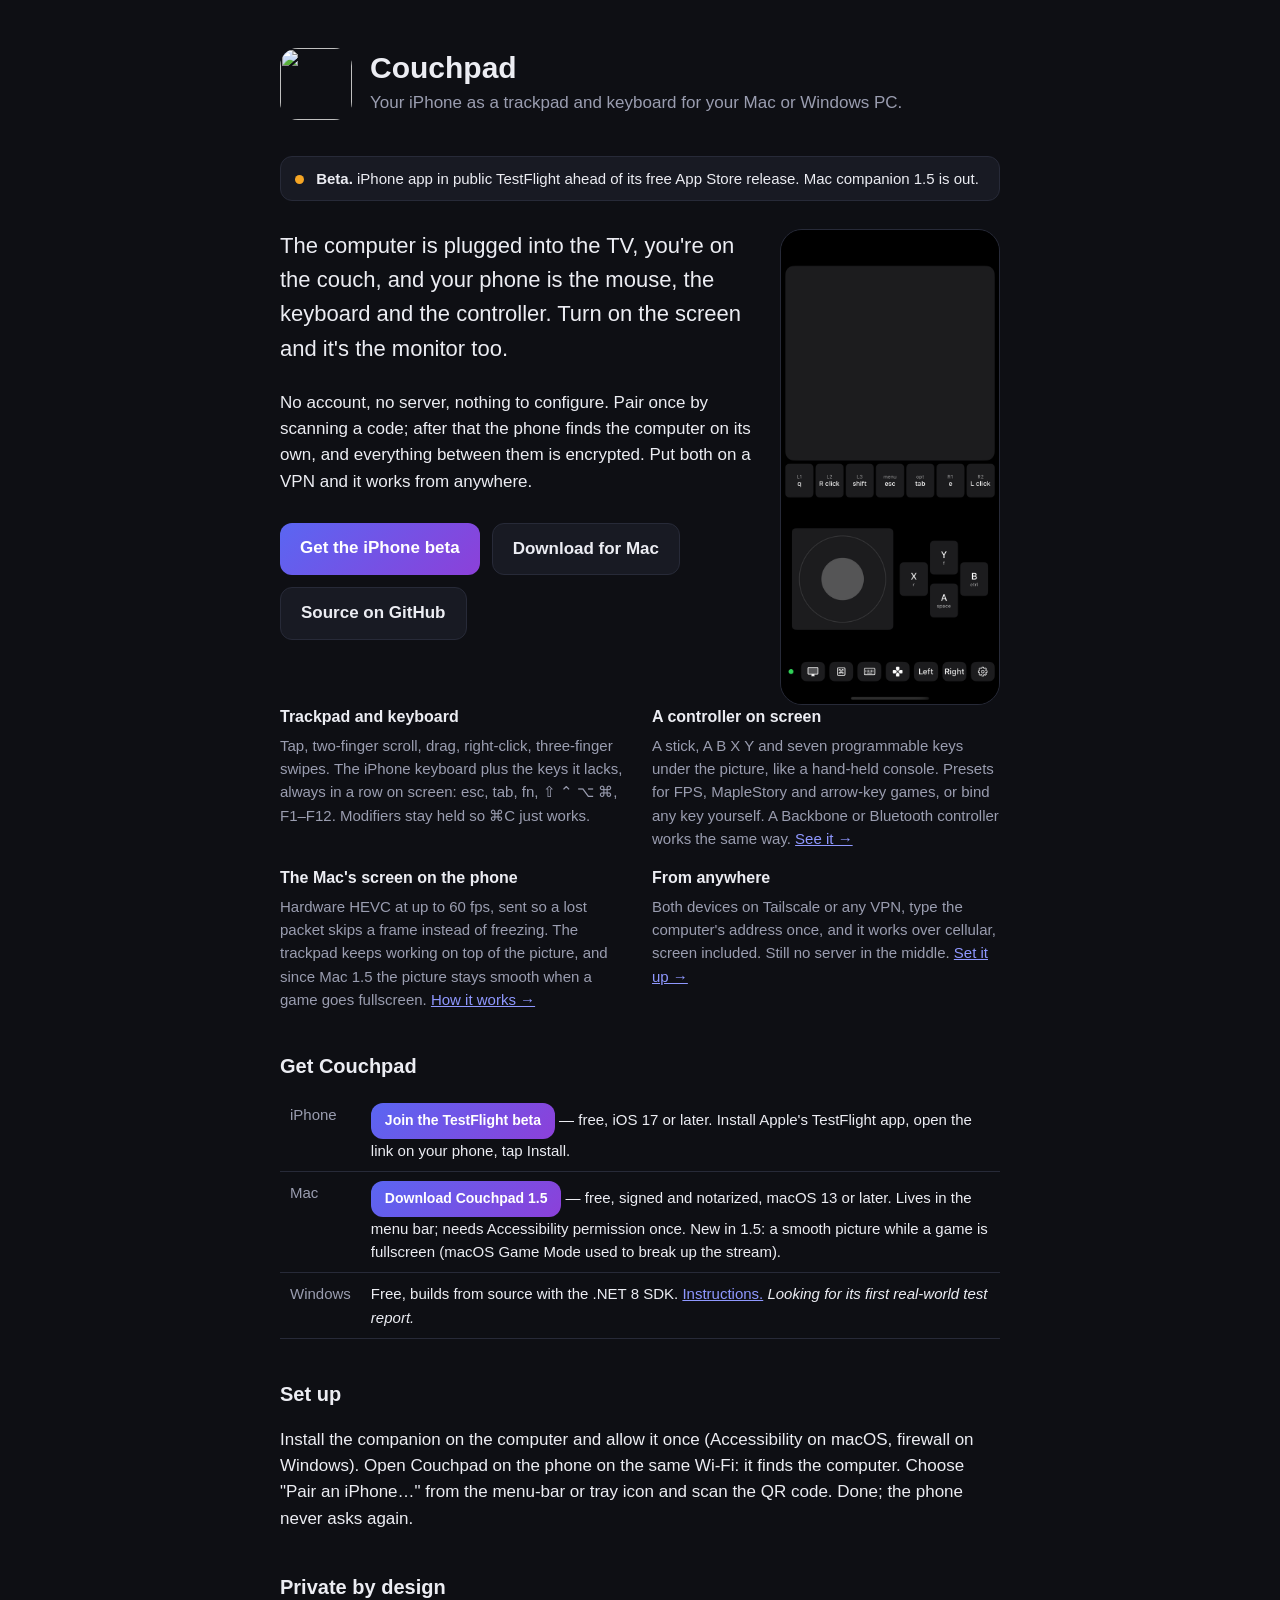
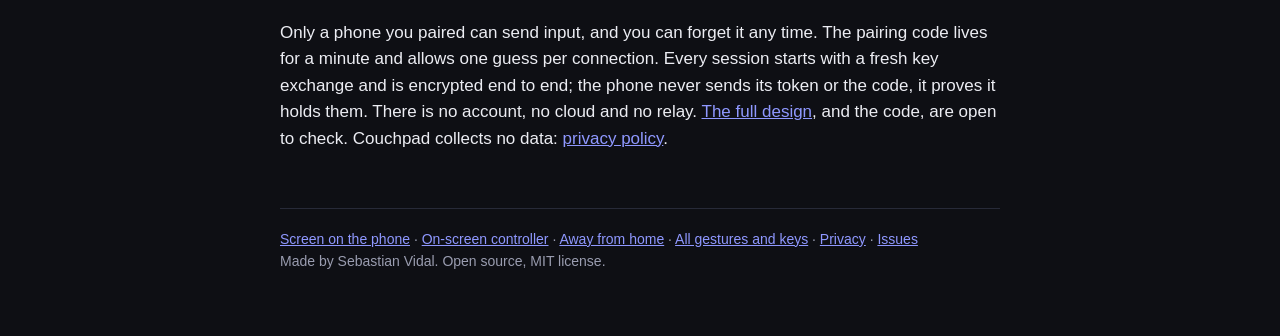
==== docs/index.html @ 03a113e1 "Bar back at the bottom; key row always on screen; half open typing keeps the split The bar ends ever" ====
<!doctype html>
<html lang="en">
<head>
<meta charset="utf-8">
<meta name="viewport" content="width=device-width, initial-scale=1">
<title>Couchpad — your iPhone as a trackpad, keyboard and controller</title>
<meta name="description" content="Your iPhone as a trackpad, keyboard and game controller for your Mac or Windows PC, with the Mac's screen on the phone. On your Wi-Fi or from anywhere through your own VPN. Free, open source, no accounts.">
<meta property="og:title" content="Couchpad">
<meta property="og:description" content="Your iPhone as a trackpad and keyboard for your Mac or Windows PC, with the Mac's screen on the phone. Free and open source.">
<meta property="og:image" content="https://sebastianvidal.github.io/couchpad/icon.png">
<link rel="icon" href="icon.png">
<link rel="stylesheet" href="style.css">
</head>
<body>
<main>
  <header>
    <img src="icon.png" alt="">
    <div>
      <h1>Couchpad</h1>
      <p>Your iPhone as a trackpad and keyboard for your Mac or Windows PC.</p>
    </div>
  </header>

  <p class="status"><span class="dot"></span> <strong>Beta.</strong> iPhone app in public TestFlight ahead of its free App Store release. Mac companion 1.5 is out.</p>

  <section class="hero-row">
    <div class="hero-text">
      <p class="hero">The computer is plugged into the TV, you're on the couch, and your phone is the mouse, the keyboard and the controller. Turn on the screen and it's the monitor too.</p>
      <p>No account, no server, nothing to configure. Pair once by scanning a code; after that the phone finds the computer on its own, and everything between them is encrypted. Put both on a VPN and it works from anywhere.</p>
      <div class="buttons">
        <a class="btn" href="https://testflight.apple.com/join/kY67K51G">Get the iPhone beta</a>
        <a class="btn secondary" href="https://github.com/sebastianvidal/couchpad/releases/latest/download/Couchpad-1.5.dmg">Download for Mac</a>
        <a class="btn secondary" href="https://github.com/sebastianvidal/couchpad">Source on GitHub</a>
      </div>
    </div>
    <figure class="shot">
      <img src="screenshots/controller-portrait.png" alt="Couchpad on an iPhone held upright: the trackpad fills the top half; the on-screen controller fills the bottom half with seven programmable keys (q, right click, shift, esc, tab, e, left click), a stick and the A B X Y buttons; a bar with the screen, keys, keyboard and controller buttons and Left and Right mouse buttons runs along the bottom.">
    </figure>
  </section>

  <div class="features">
    <div>
      <h3>Trackpad and keyboard</h3>
      <p>Tap, two-finger scroll, drag, right-click, three-finger swipes. The iPhone keyboard plus the keys it lacks, always in a row on screen: esc, tab, fn, ⇧ ⌃ ⌥ ⌘, F1–F12. Modifiers stay held so ⌘C just works.</p>
    </div>
    <div>
      <h3>A controller on screen</h3>
      <p>A stick, A B X Y and seven programmable keys under the picture, like a hand-held console. Presets for FPS, MapleStory and arrow-key games, or bind any key yourself. A Backbone or Bluetooth controller works the same way. <a href="controller.html">See it →</a></p>
    </div>
    <div>
      <h3>The Mac's screen on the phone</h3>
      <p>Hardware HEVC at up to 60 fps, sent so a lost packet skips a frame instead of freezing. The trackpad keeps working on top of the picture, and since Mac 1.5 the picture stays smooth when a game goes fullscreen. <a href="screen.html">How it works →</a></p>
    </div>
    <div>
      <h3>From anywhere</h3>
      <p>Both devices on Tailscale or any VPN, type the computer's address once, and it works over cellular, screen included. Still no server in the middle. <a href="remote.html">Set it up →</a></p>
    </div>
  </div>

  <h2 id="get">Get Couchpad</h2>
  <table>
    <tr><th>iPhone</th><td><a class="btn small" href="https://testflight.apple.com/join/kY67K51G">Join the TestFlight beta</a> — free, iOS 17 or later. Install Apple's TestFlight app, open the link on your phone, tap Install.</td></tr>
    <tr><th>Mac</th><td><a class="btn small" href="https://github.com/sebastianvidal/couchpad/releases/latest/download/Couchpad-1.5.dmg">Download Couchpad 1.5</a> — free, signed and notarized, macOS 13 or later. Lives in the menu bar; needs Accessibility permission once. New in 1.5: a smooth picture while a game is fullscreen (macOS Game Mode used to break up the stream).</td></tr>
    <tr><th>Windows</th><td>Free, builds from source with the .NET 8 SDK. <a href="https://github.com/sebastianvidal/couchpad#windows">Instructions.</a> <em>Looking for its first real-world test report.</em></td></tr>
  </table>

  <h2>Set up</h2>
  <p>Install the companion on the computer and allow it once (Accessibility on macOS, firewall on Windows). Open Couchpad on the phone on the same Wi‑Fi: it finds the computer. Choose "Pair an iPhone…" from the menu-bar or tray icon and scan the QR code. Done; the phone never asks again.</p>

  <h2 id="security">Private by design</h2>
  <p>Only a phone you paired can send input, and you can forget it any time. The pairing code lives for a minute and allows one guess per connection. Every session starts with a fresh key exchange and is encrypted end to end; the phone never sends its token or the code, it proves it holds them. There is no account, no cloud and no relay. <a href="https://github.com/sebastianvidal/couchpad#security">The full design</a>, and the code, are open to check. Couchpad collects no data: <a href="privacy.html">privacy policy</a>.</p>

  <footer>
    <a href="screen.html">Screen on the phone</a> · <a href="controller.html">On-screen controller</a> · <a href="remote.html">Away from home</a> · <a href="https://github.com/sebastianvidal/couchpad#gestures">All gestures and keys</a> · <a href="privacy.html">Privacy</a> · <a href="https://github.com/sebastianvidal/couchpad/issues">Issues</a><br>
    Made by Sebastian Vidal. Open source, MIT license.
  </footer>
</main>
</body>
</html>
---- docs/style.css ----
:root {
  color-scheme: dark;
  --bg: #0e0f14;
  --panel: #181a23;
  --text: #ecedf3;
  --muted: #9a9db0;
  --accent: #5a66f2;
  --accent-2: #8c40d9;
  --border: #272a38;
}
* { box-sizing: border-box; }
html, body { margin: 0; }
body {
  font: 17px/1.55 -apple-system, BlinkMacSystemFont, "Segoe UI", Inter, sans-serif;
  background: var(--bg);
  color: var(--text);
  -webkit-font-smoothing: antialiased;
}
main { max-width: 760px; margin: 0 auto; padding: 48px 20px 64px; }
header { display: flex; align-items: center; gap: 18px; margin-bottom: 36px; }
header img { width: 72px; height: 72px; border-radius: 18px; }
header h1 { font-size: 30px; margin: 0; line-height: 1.1; }
header p { margin: 6px 0 0; color: var(--muted); }
.hero { font-size: 22px; font-weight: 500; margin: 0 0 24px; }
.buttons { display: flex; flex-wrap: wrap; gap: 12px; margin: 28px 0 44px; }
.btn {
  display: inline-block; padding: 12px 20px; border-radius: 12px; text-decoration: none;
  font-weight: 600; color: #fff; background: linear-gradient(135deg, var(--accent), var(--accent-2));
}
.btn.small { padding: 7px 14px; font-size: 14px; }
.btn.secondary { background: var(--panel); border: 1px solid var(--border); color: var(--text); }
h2 { font-size: 20px; margin: 40px 0 12px; }
p, li { color: var(--text); }
.muted { color: var(--muted); }
ol, ul { padding-left: 22px; }
li { margin: 6px 0; }
table { width: 100%; border-collapse: collapse; font-size: 15px; }
th, td { text-align: left; padding: 9px 10px; border-bottom: 1px solid var(--border); vertical-align: top; }
th { color: var(--muted); font-weight: 500; }
code { background: var(--panel); border: 1px solid var(--border); padding: 1px 6px; border-radius: 6px; font-size: 14px; }
footer { margin-top: 56px; padding-top: 20px; border-top: 1px solid var(--border); color: var(--muted); font-size: 14px; }
a { color: #8f98ff; }
@media (max-width: 480px) {
  header { flex-direction: column; align-items: flex-start; }
  header h1 { font-size: 26px; }
  .hero { font-size: 19px; }
}

/* Status line, hero row with screenshot, feature grid */
.status { display: block; background: var(--panel); border: 1px solid var(--border); border-radius: 12px; padding: 10px 14px; font-size: 15px; margin: 0 0 28px; }
.status .dot { display: inline-block; width: 9px; height: 9px; border-radius: 50%; background: #f5a524; margin: 0 8px 2px 0; vertical-align: middle; }
.hero-row { display: flex; gap: 28px; align-items: flex-start; }
.hero-text { flex: 1; }
.shot { margin: 0; flex: none; width: 220px; }
.shot img { width: 100%; height: auto; border-radius: 22px; border: 1px solid var(--border); display: block; }
.shot.wide { width: 260px; margin: 28px auto 0; }
.shot figcaption { text-align: center; color: var(--muted); font-size: 13px; margin-top: 8px; }
.features { display: grid; grid-template-columns: 1fr 1fr; gap: 16px 24px; }
.features h3 { margin: 0 0 4px; font-size: 16px; }
.features p { margin: 0; font-size: 15px; color: var(--muted); }
/* Screenshot pairs and a full-width landscape shot (controller page) */
.shots { display: flex; flex-wrap: wrap; justify-content: center; gap: 24px; margin: 24px 0 8px; }
.shot.land { width: 100%; max-width: 620px; margin: 24px auto 8px; }
.shot.land img { border-radius: 16px; }
@media (max-width: 640px) {
  .hero-row { flex-direction: column; }
  .shot { width: 200px; margin: 0 auto; }
  .features { grid-template-columns: 1fr; }
}
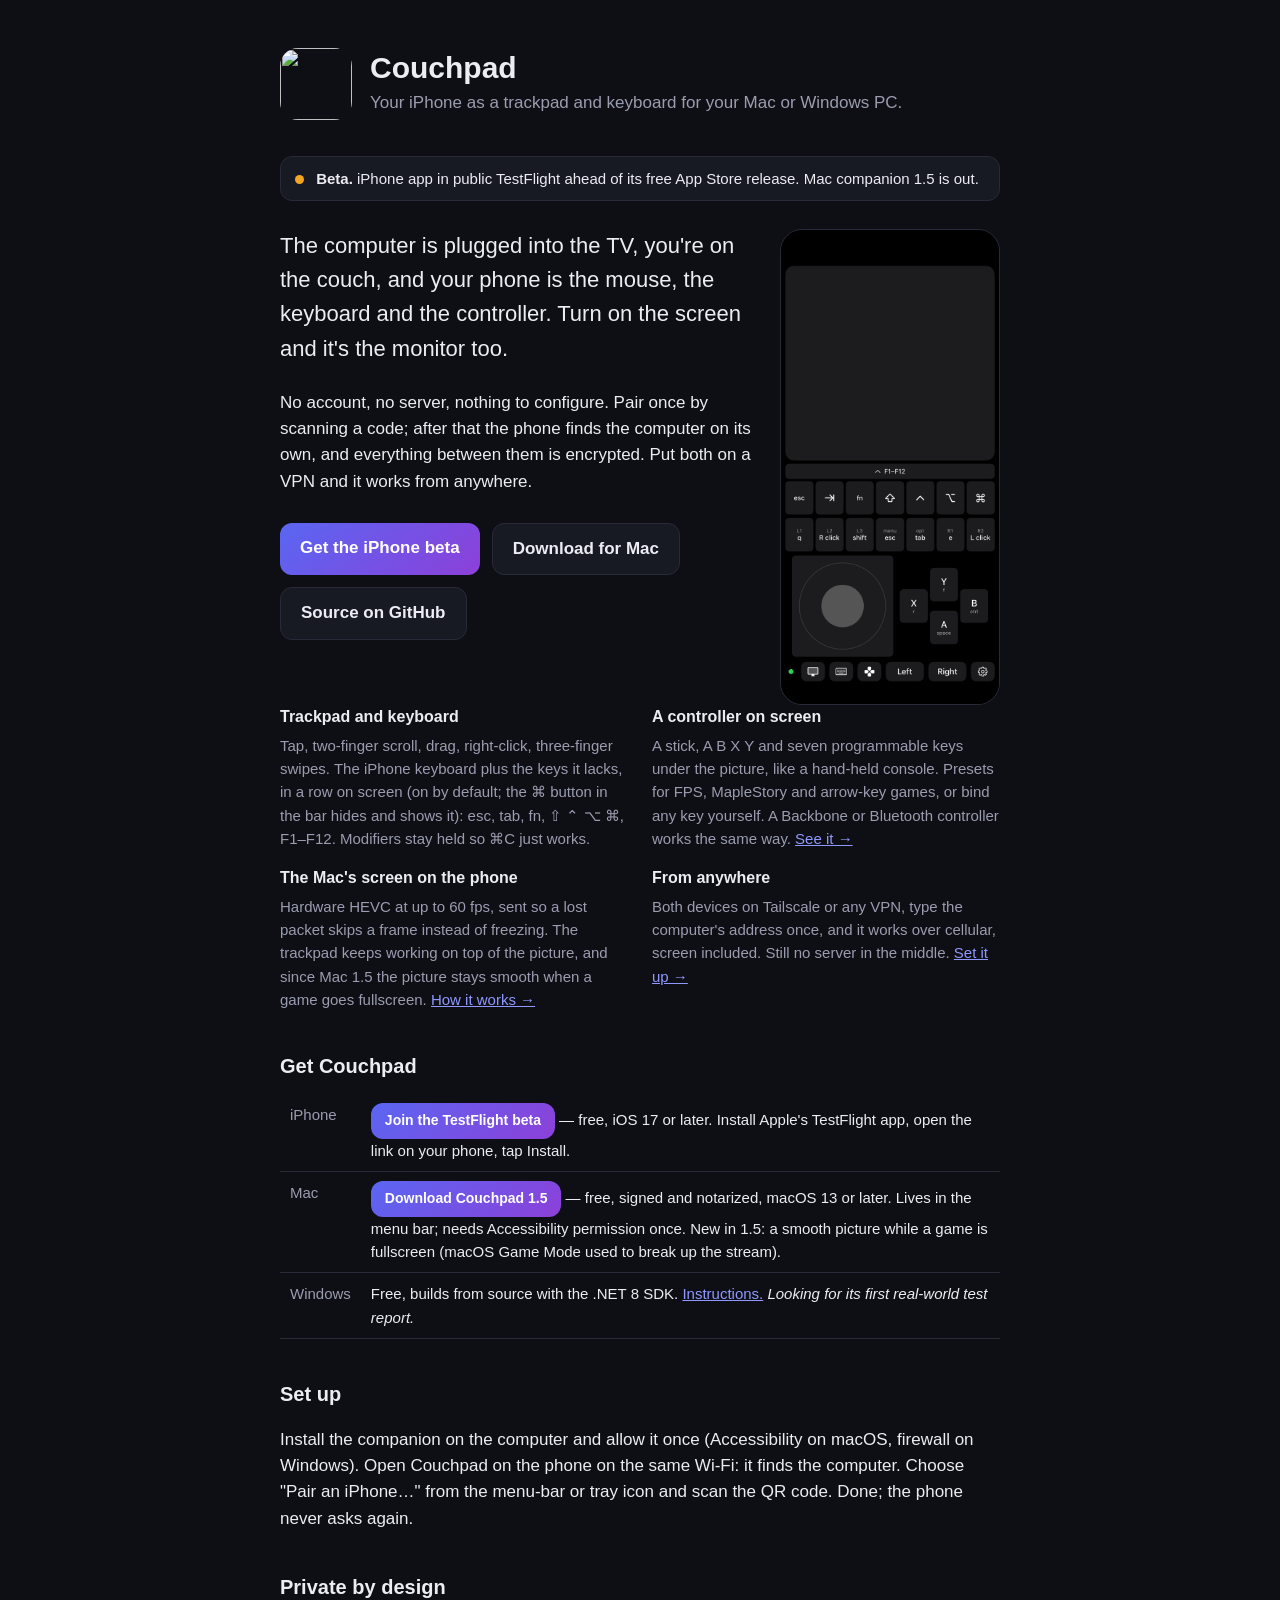
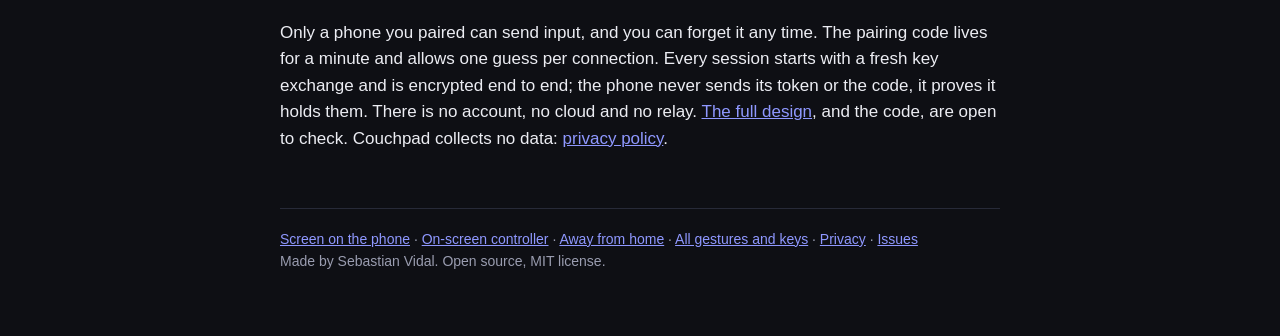
==== commit 9ee04370: "Key row toggleable everywhere from the bar's ⌘ button again AppSettings.showKeyRow (persisted, defau" ====
--- a/docs/index.html
+++ b/docs/index.html
@@ -41,7 +41,7 @@
   <div class="features">
     <div>
       <h3>Trackpad and keyboard</h3>
-      <p>Tap, two-finger scroll, drag, right-click, three-finger swipes. The iPhone keyboard plus the keys it lacks, always in a row on screen: esc, tab, fn, ⇧ ⌃ ⌥ ⌘, F1–F12. Modifiers stay held so ⌘C just works.</p>
+      <p>Tap, two-finger scroll, drag, right-click, three-finger swipes. The iPhone keyboard plus the keys it lacks, in a row on screen (on by default; the ⌘ button in the bar hides and shows it): esc, tab, fn, ⇧ ⌃ ⌥ ⌘, F1–F12. Modifiers stay held so ⌘C just works.</p>
     </div>
     <div>
       <h3>A controller on screen</h3>
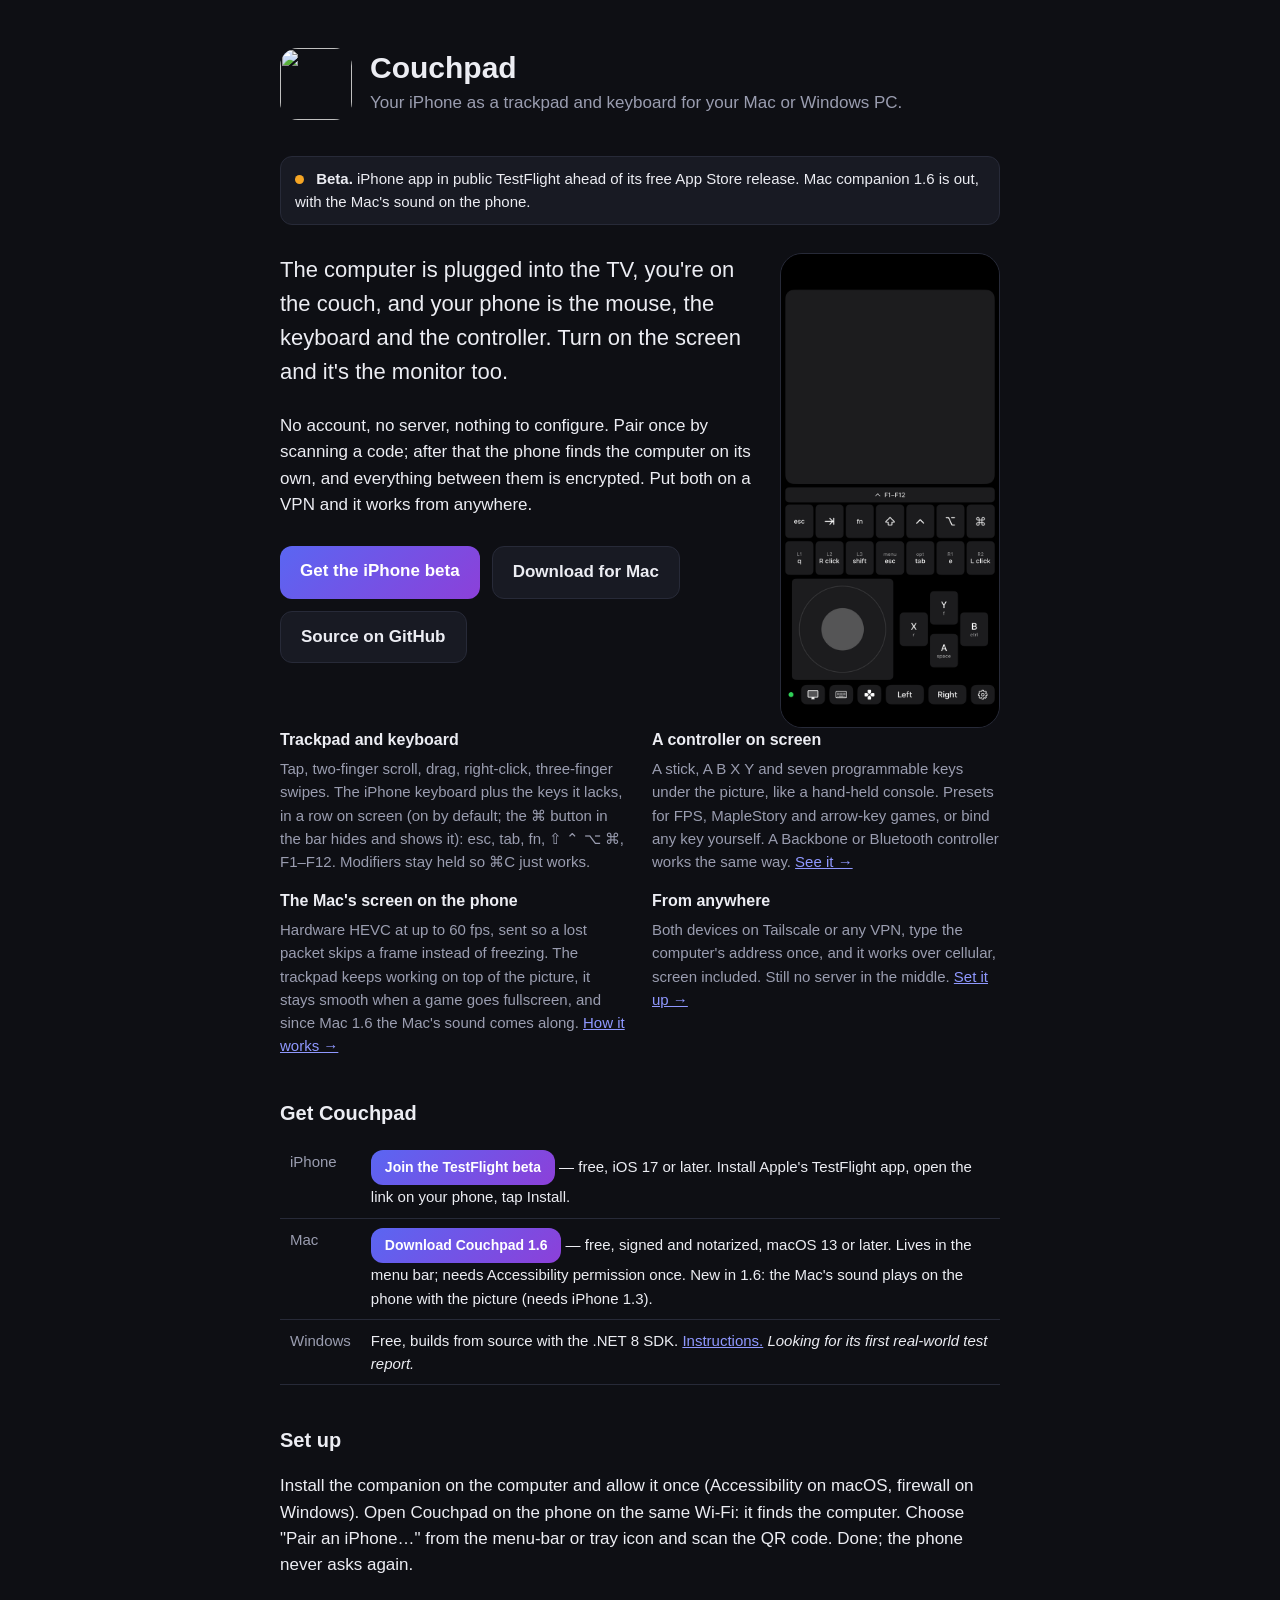
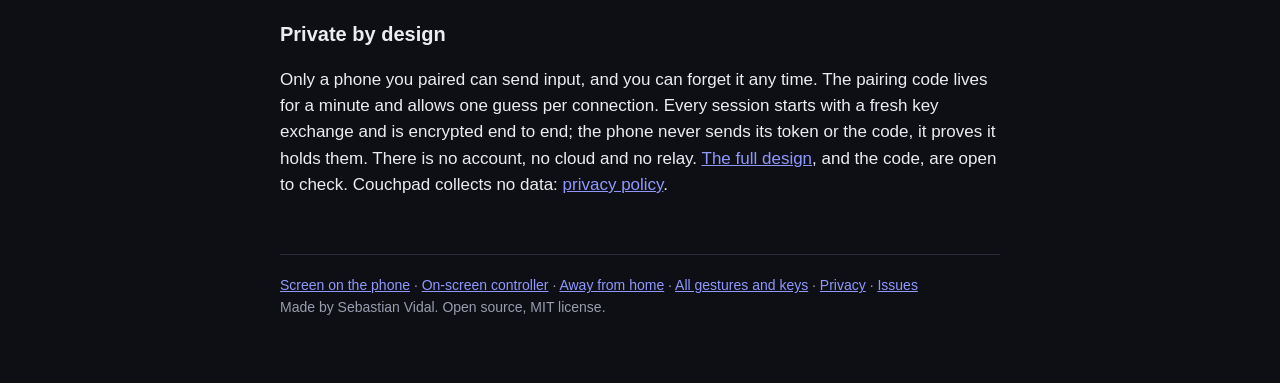
==== commit c34161df: "Release Mac 1.6 and iPhone 1.3: the Mac's sound with the picture - Mac 1.6 (Info.plist) and iPhone M" ====
--- a/docs/index.html
+++ b/docs/index.html
@@ -21,7 +21,7 @@
     </div>
   </header>
 
-  <p class="status"><span class="dot"></span> <strong>Beta.</strong> iPhone app in public TestFlight ahead of its free App Store release. Mac companion 1.5 is out.</p>
+  <p class="status"><span class="dot"></span> <strong>Beta.</strong> iPhone app in public TestFlight ahead of its free App Store release. Mac companion 1.6 is out, with the Mac's sound on the phone.</p>
 
   <section class="hero-row">
     <div class="hero-text">
@@ -29,7 +29,7 @@
       <p>No account, no server, nothing to configure. Pair once by scanning a code; after that the phone finds the computer on its own, and everything between them is encrypted. Put both on a VPN and it works from anywhere.</p>
       <div class="buttons">
         <a class="btn" href="https://testflight.apple.com/join/kY67K51G">Get the iPhone beta</a>
-        <a class="btn secondary" href="https://github.com/sebastianvidal/couchpad/releases/latest/download/Couchpad-1.5.dmg">Download for Mac</a>
+        <a class="btn secondary" href="https://github.com/sebastianvidal/couchpad/releases/latest/download/Couchpad-1.6.dmg">Download for Mac</a>
         <a class="btn secondary" href="https://github.com/sebastianvidal/couchpad">Source on GitHub</a>
       </div>
     </div>
@@ -49,7 +49,7 @@
     </div>
     <div>
       <h3>The Mac's screen on the phone</h3>
-      <p>Hardware HEVC at up to 60 fps, sent so a lost packet skips a frame instead of freezing. The trackpad keeps working on top of the picture, and since Mac 1.5 the picture stays smooth when a game goes fullscreen. <a href="screen.html">How it works →</a></p>
+      <p>Hardware HEVC at up to 60 fps, sent so a lost packet skips a frame instead of freezing. The trackpad keeps working on top of the picture, it stays smooth when a game goes fullscreen, and since Mac 1.6 the Mac's sound comes along. <a href="screen.html">How it works →</a></p>
     </div>
     <div>
       <h3>From anywhere</h3>
@@ -60,7 +60,7 @@
   <h2 id="get">Get Couchpad</h2>
   <table>
     <tr><th>iPhone</th><td><a class="btn small" href="https://testflight.apple.com/join/kY67K51G">Join the TestFlight beta</a> — free, iOS 17 or later. Install Apple's TestFlight app, open the link on your phone, tap Install.</td></tr>
-    <tr><th>Mac</th><td><a class="btn small" href="https://github.com/sebastianvidal/couchpad/releases/latest/download/Couchpad-1.5.dmg">Download Couchpad 1.5</a> — free, signed and notarized, macOS 13 or later. Lives in the menu bar; needs Accessibility permission once. New in 1.5: a smooth picture while a game is fullscreen (macOS Game Mode used to break up the stream).</td></tr>
+    <tr><th>Mac</th><td><a class="btn small" href="https://github.com/sebastianvidal/couchpad/releases/latest/download/Couchpad-1.6.dmg">Download Couchpad 1.6</a> — free, signed and notarized, macOS 13 or later. Lives in the menu bar; needs Accessibility permission once. New in 1.6: the Mac's sound plays on the phone with the picture (needs iPhone 1.3).</td></tr>
     <tr><th>Windows</th><td>Free, builds from source with the .NET 8 SDK. <a href="https://github.com/sebastianvidal/couchpad#windows">Instructions.</a> <em>Looking for its first real-world test report.</em></td></tr>
   </table>
 
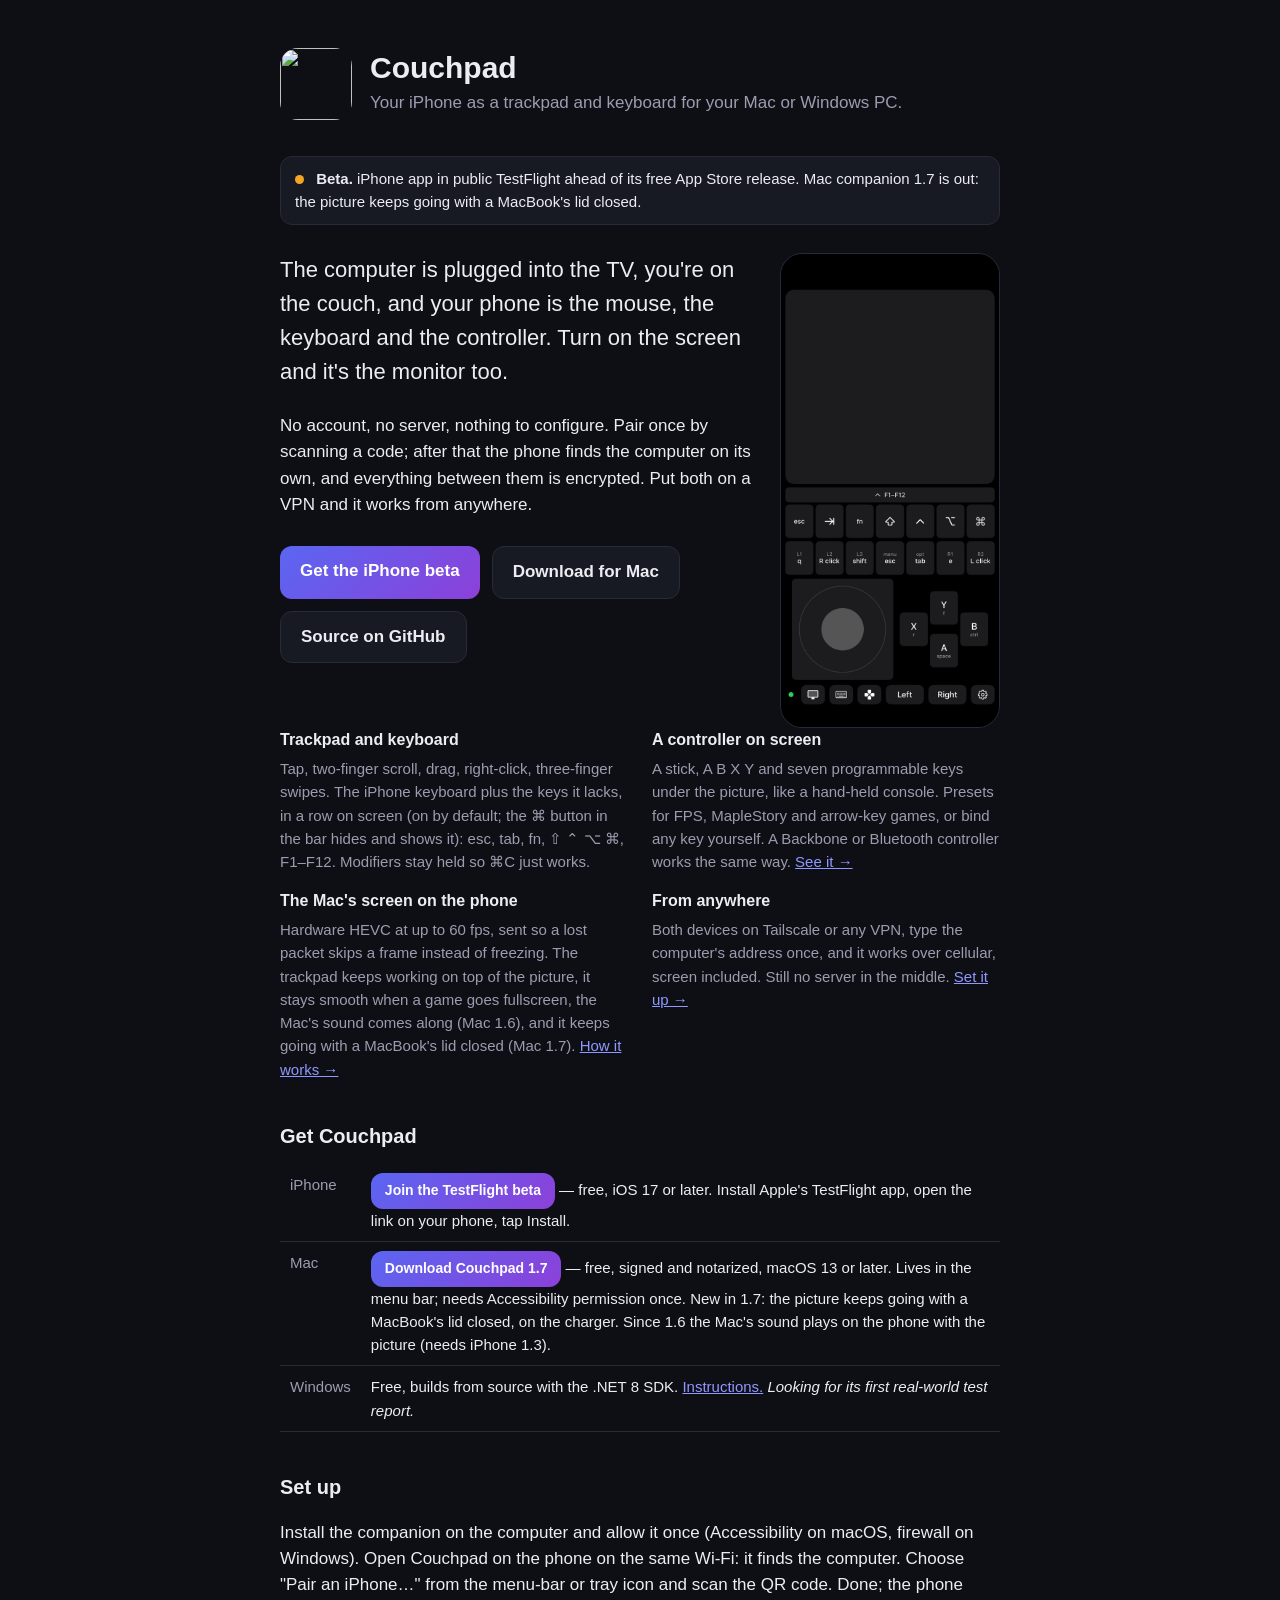
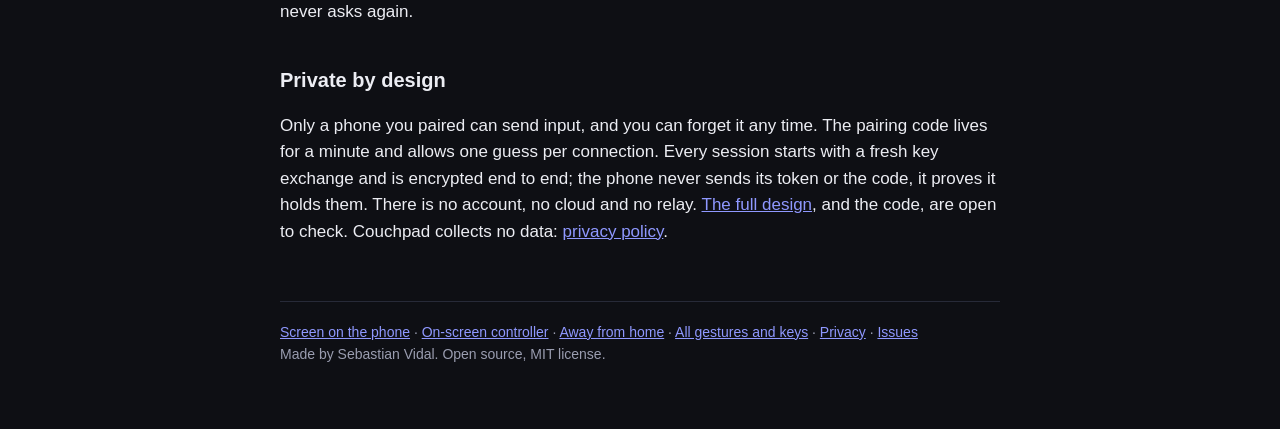
==== commit 9b76121d: "Release Mac 1.7: the picture keeps going with the lid closed - Mac 1.7 (Info.plist). - Site: downloa" ====
--- a/docs/index.html
+++ b/docs/index.html
@@ -21,7 +21,7 @@
     </div>
   </header>
 
-  <p class="status"><span class="dot"></span> <strong>Beta.</strong> iPhone app in public TestFlight ahead of its free App Store release. Mac companion 1.6 is out, with the Mac's sound on the phone.</p>
+  <p class="status"><span class="dot"></span> <strong>Beta.</strong> iPhone app in public TestFlight ahead of its free App Store release. Mac companion 1.7 is out: the picture keeps going with a MacBook's lid closed.</p>
 
   <section class="hero-row">
     <div class="hero-text">
@@ -29,7 +29,7 @@
       <p>No account, no server, nothing to configure. Pair once by scanning a code; after that the phone finds the computer on its own, and everything between them is encrypted. Put both on a VPN and it works from anywhere.</p>
       <div class="buttons">
         <a class="btn" href="https://testflight.apple.com/join/kY67K51G">Get the iPhone beta</a>
-        <a class="btn secondary" href="https://github.com/sebastianvidal/couchpad/releases/latest/download/Couchpad-1.6.dmg">Download for Mac</a>
+        <a class="btn secondary" href="https://github.com/sebastianvidal/couchpad/releases/latest/download/Couchpad-1.7.dmg">Download for Mac</a>
         <a class="btn secondary" href="https://github.com/sebastianvidal/couchpad">Source on GitHub</a>
       </div>
     </div>
@@ -49,7 +49,7 @@
     </div>
     <div>
       <h3>The Mac's screen on the phone</h3>
-      <p>Hardware HEVC at up to 60 fps, sent so a lost packet skips a frame instead of freezing. The trackpad keeps working on top of the picture, it stays smooth when a game goes fullscreen, and since Mac 1.6 the Mac's sound comes along. <a href="screen.html">How it works →</a></p>
+      <p>Hardware HEVC at up to 60 fps, sent so a lost packet skips a frame instead of freezing. The trackpad keeps working on top of the picture, it stays smooth when a game goes fullscreen, the Mac's sound comes along (Mac 1.6), and it keeps going with a MacBook's lid closed (Mac 1.7). <a href="screen.html">How it works →</a></p>
     </div>
     <div>
       <h3>From anywhere</h3>
@@ -60,7 +60,7 @@
   <h2 id="get">Get Couchpad</h2>
   <table>
     <tr><th>iPhone</th><td><a class="btn small" href="https://testflight.apple.com/join/kY67K51G">Join the TestFlight beta</a> — free, iOS 17 or later. Install Apple's TestFlight app, open the link on your phone, tap Install.</td></tr>
-    <tr><th>Mac</th><td><a class="btn small" href="https://github.com/sebastianvidal/couchpad/releases/latest/download/Couchpad-1.6.dmg">Download Couchpad 1.6</a> — free, signed and notarized, macOS 13 or later. Lives in the menu bar; needs Accessibility permission once. New in 1.6: the Mac's sound plays on the phone with the picture (needs iPhone 1.3).</td></tr>
+    <tr><th>Mac</th><td><a class="btn small" href="https://github.com/sebastianvidal/couchpad/releases/latest/download/Couchpad-1.7.dmg">Download Couchpad 1.7</a> — free, signed and notarized, macOS 13 or later. Lives in the menu bar; needs Accessibility permission once. New in 1.7: the picture keeps going with a MacBook's lid closed, on the charger. Since 1.6 the Mac's sound plays on the phone with the picture (needs iPhone 1.3).</td></tr>
     <tr><th>Windows</th><td>Free, builds from source with the .NET 8 SDK. <a href="https://github.com/sebastianvidal/couchpad#windows">Instructions.</a> <em>Looking for its first real-world test report.</em></td></tr>
   </table>
 
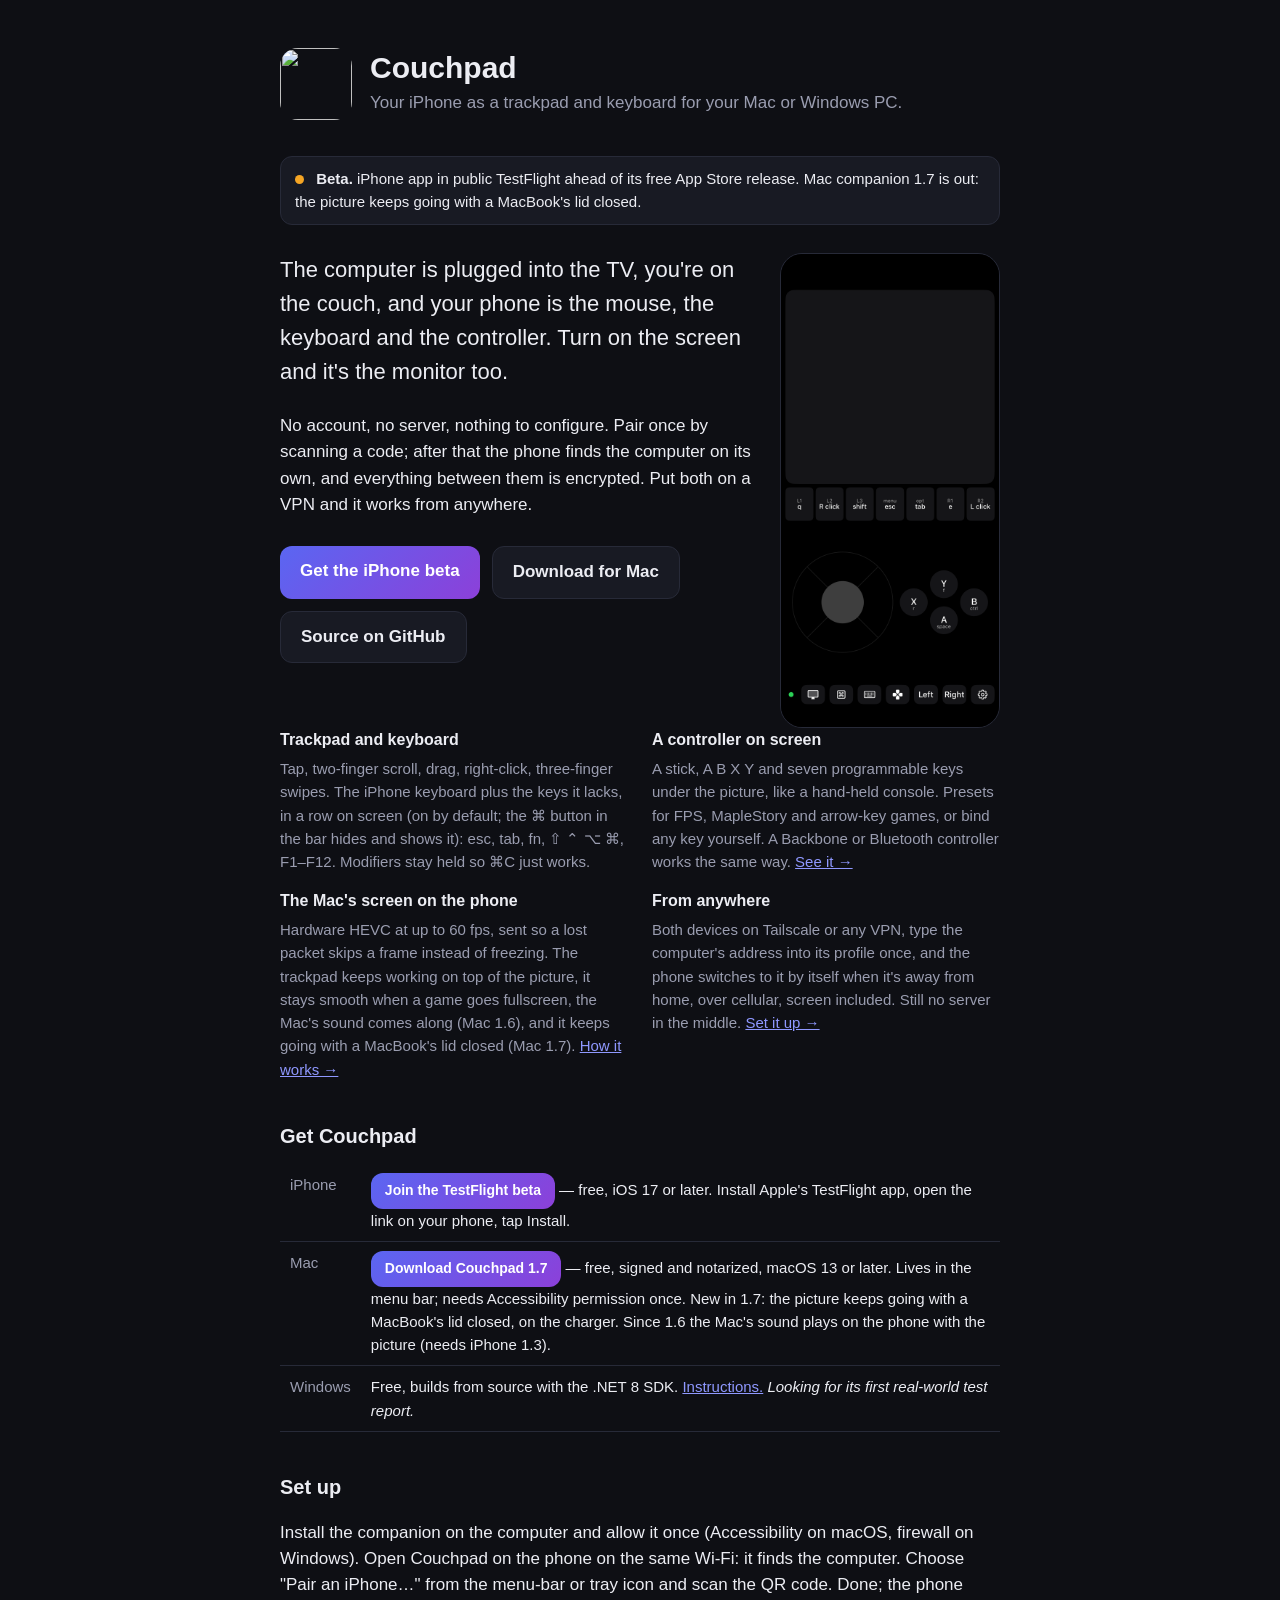
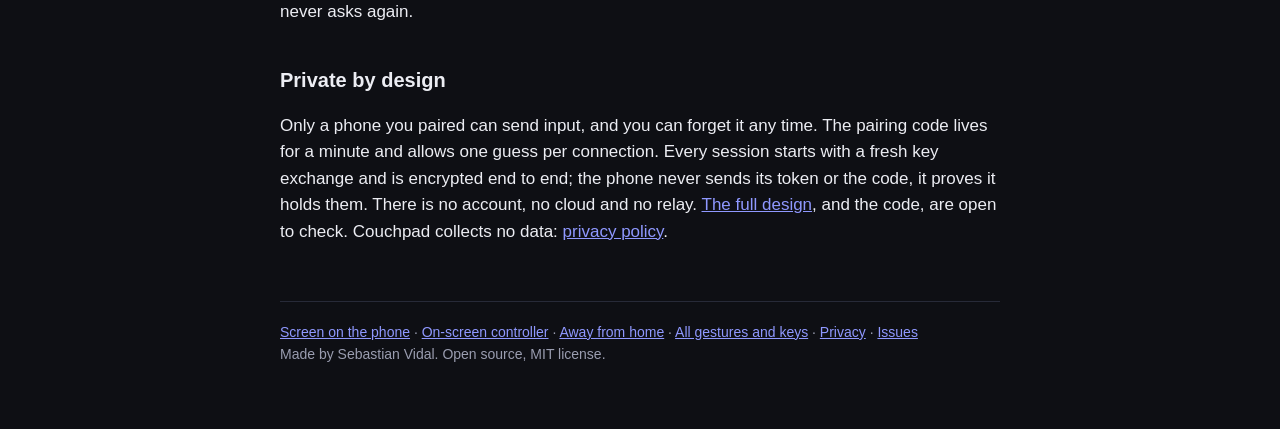
==== commit 9709465a: "Devices: saved computers to pick from, one pairing for local network and VPN Each paired computer is" ====
--- a/docs/index.html
+++ b/docs/index.html
@@ -53,7 +53,7 @@
     </div>
     <div>
       <h3>From anywhere</h3>
-      <p>Both devices on Tailscale or any VPN, type the computer's address once, and it works over cellular, screen included. Still no server in the middle. <a href="remote.html">Set it up →</a></p>
+      <p>Both devices on Tailscale or any VPN, type the computer's address into its profile once, and the phone switches to it by itself when it's away from home, over cellular, screen included. Still no server in the middle. <a href="remote.html">Set it up →</a></p>
     </div>
   </div>
 
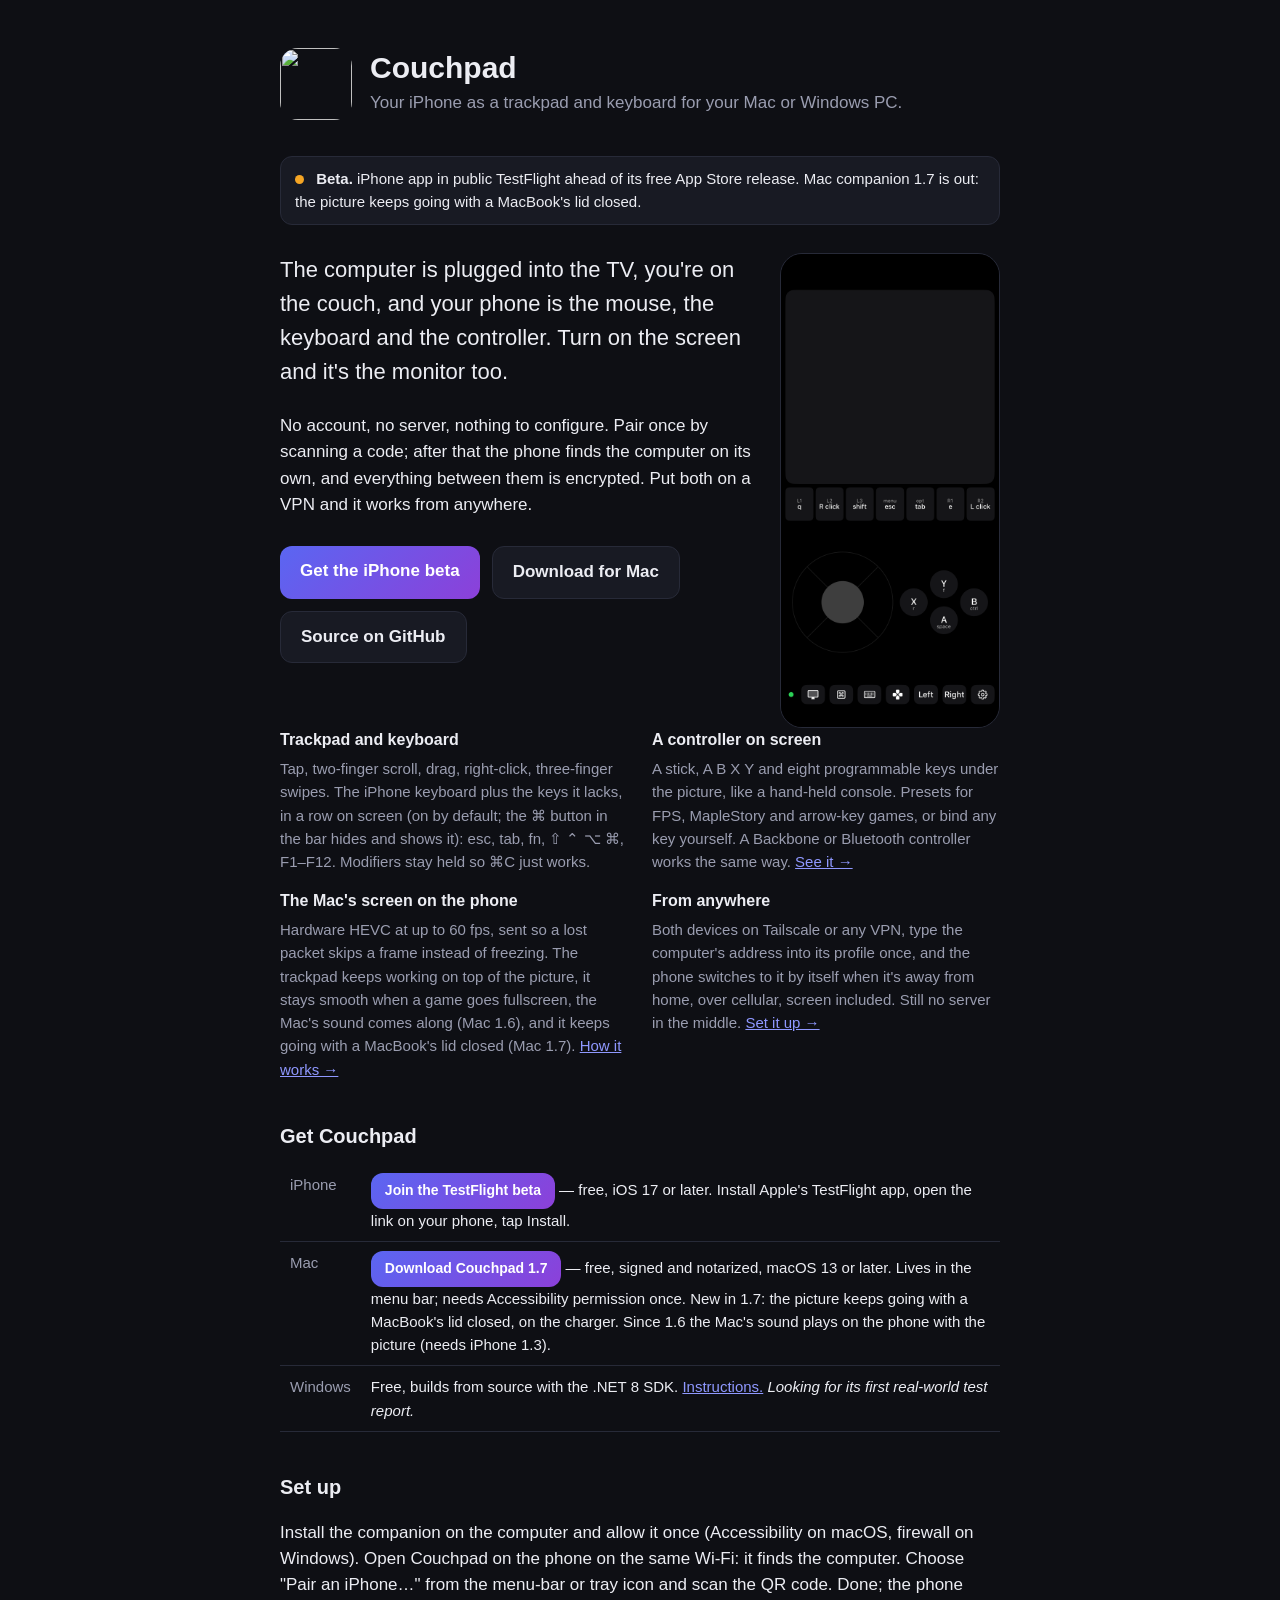
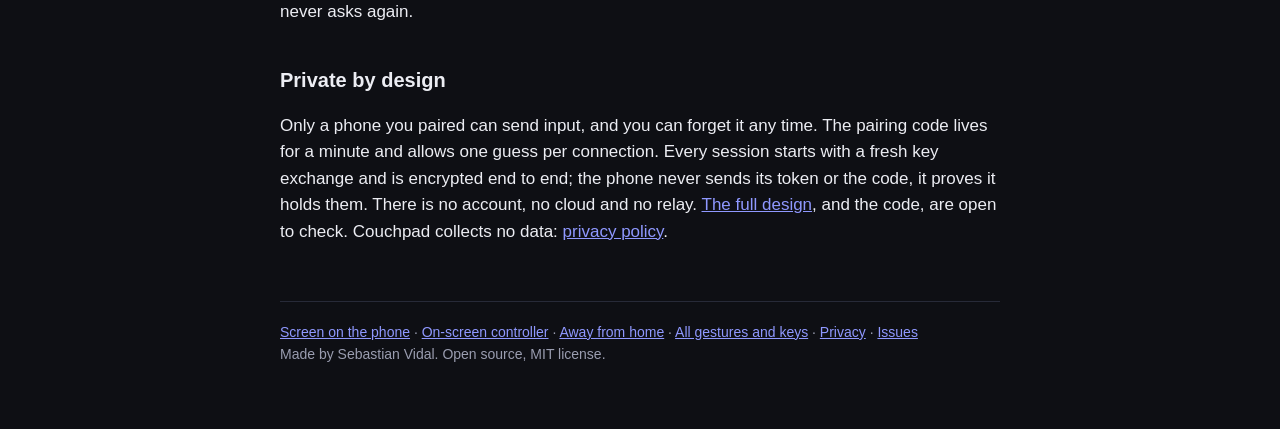
==== commit 877a8247: "Pad: an R3 key on every layout, stick and diamond mirrored, keys take touches at launch R3 joins the" ====
--- a/docs/index.html
+++ b/docs/index.html
@@ -45,7 +45,7 @@
     </div>
     <div>
       <h3>A controller on screen</h3>
-      <p>A stick, A B X Y and seven programmable keys under the picture, like a hand-held console. Presets for FPS, MapleStory and arrow-key games, or bind any key yourself. A Backbone or Bluetooth controller works the same way. <a href="controller.html">See it →</a></p>
+      <p>A stick, A B X Y and eight programmable keys under the picture, like a hand-held console. Presets for FPS, MapleStory and arrow-key games, or bind any key yourself. A Backbone or Bluetooth controller works the same way. <a href="controller.html">See it →</a></p>
     </div>
     <div>
       <h3>The Mac's screen on the phone</h3>
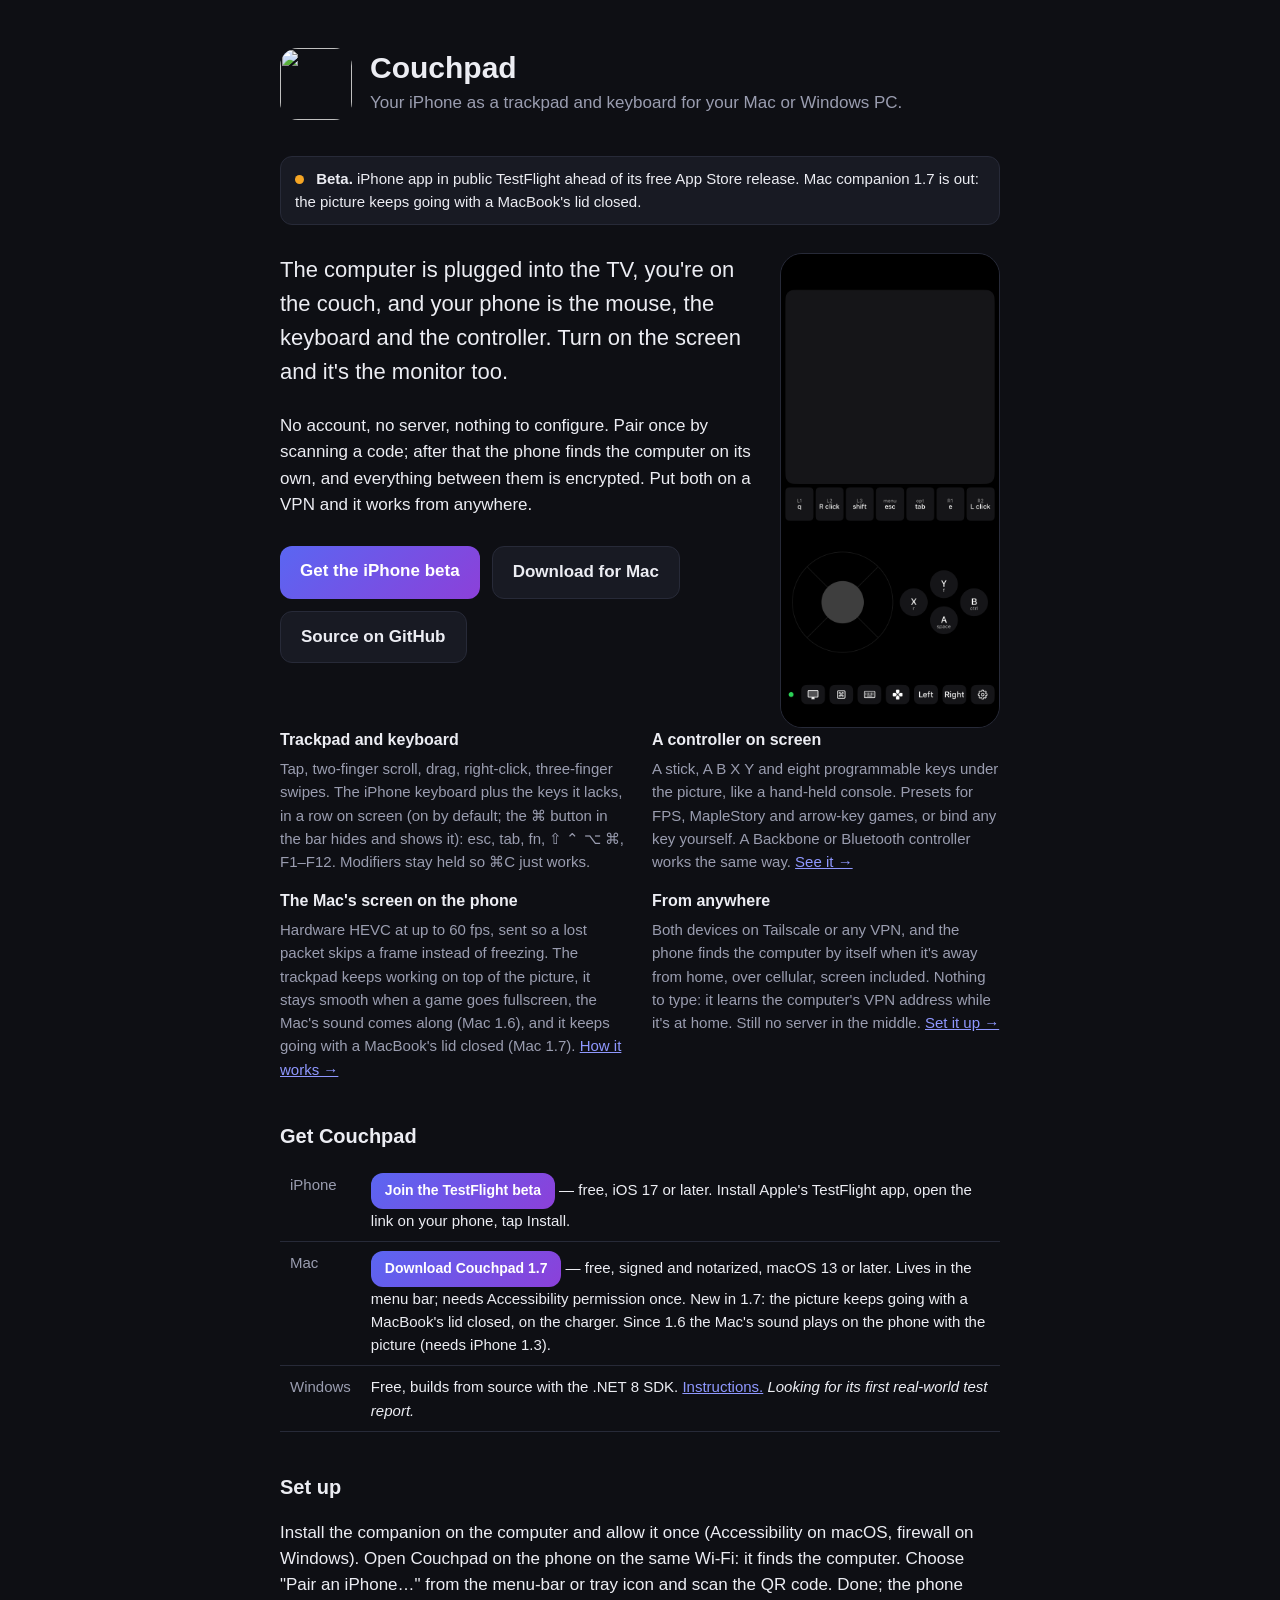
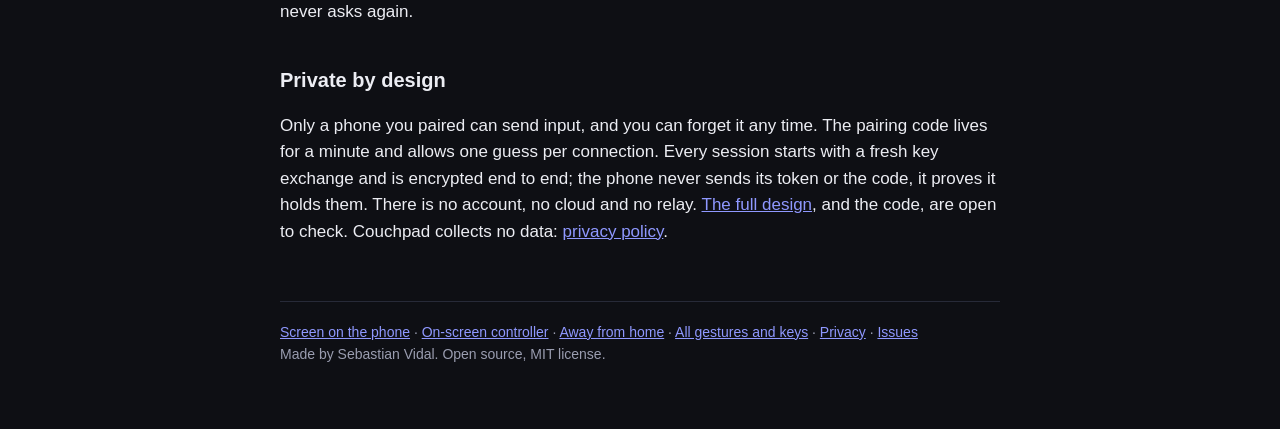
==== commit 5cc75e5a: "Devices: hosts announce their addresses, so the VPN fallback needs no typing After a phone signs in," ====
--- a/docs/index.html
+++ b/docs/index.html
@@ -53,7 +53,7 @@
     </div>
     <div>
       <h3>From anywhere</h3>
-      <p>Both devices on Tailscale or any VPN, type the computer's address into its profile once, and the phone switches to it by itself when it's away from home, over cellular, screen included. Still no server in the middle. <a href="remote.html">Set it up →</a></p>
+      <p>Both devices on Tailscale or any VPN, and the phone finds the computer by itself when it's away from home, over cellular, screen included. Nothing to type: it learns the computer's VPN address while it's at home. Still no server in the middle. <a href="remote.html">Set it up →</a></p>
     </div>
   </div>
 
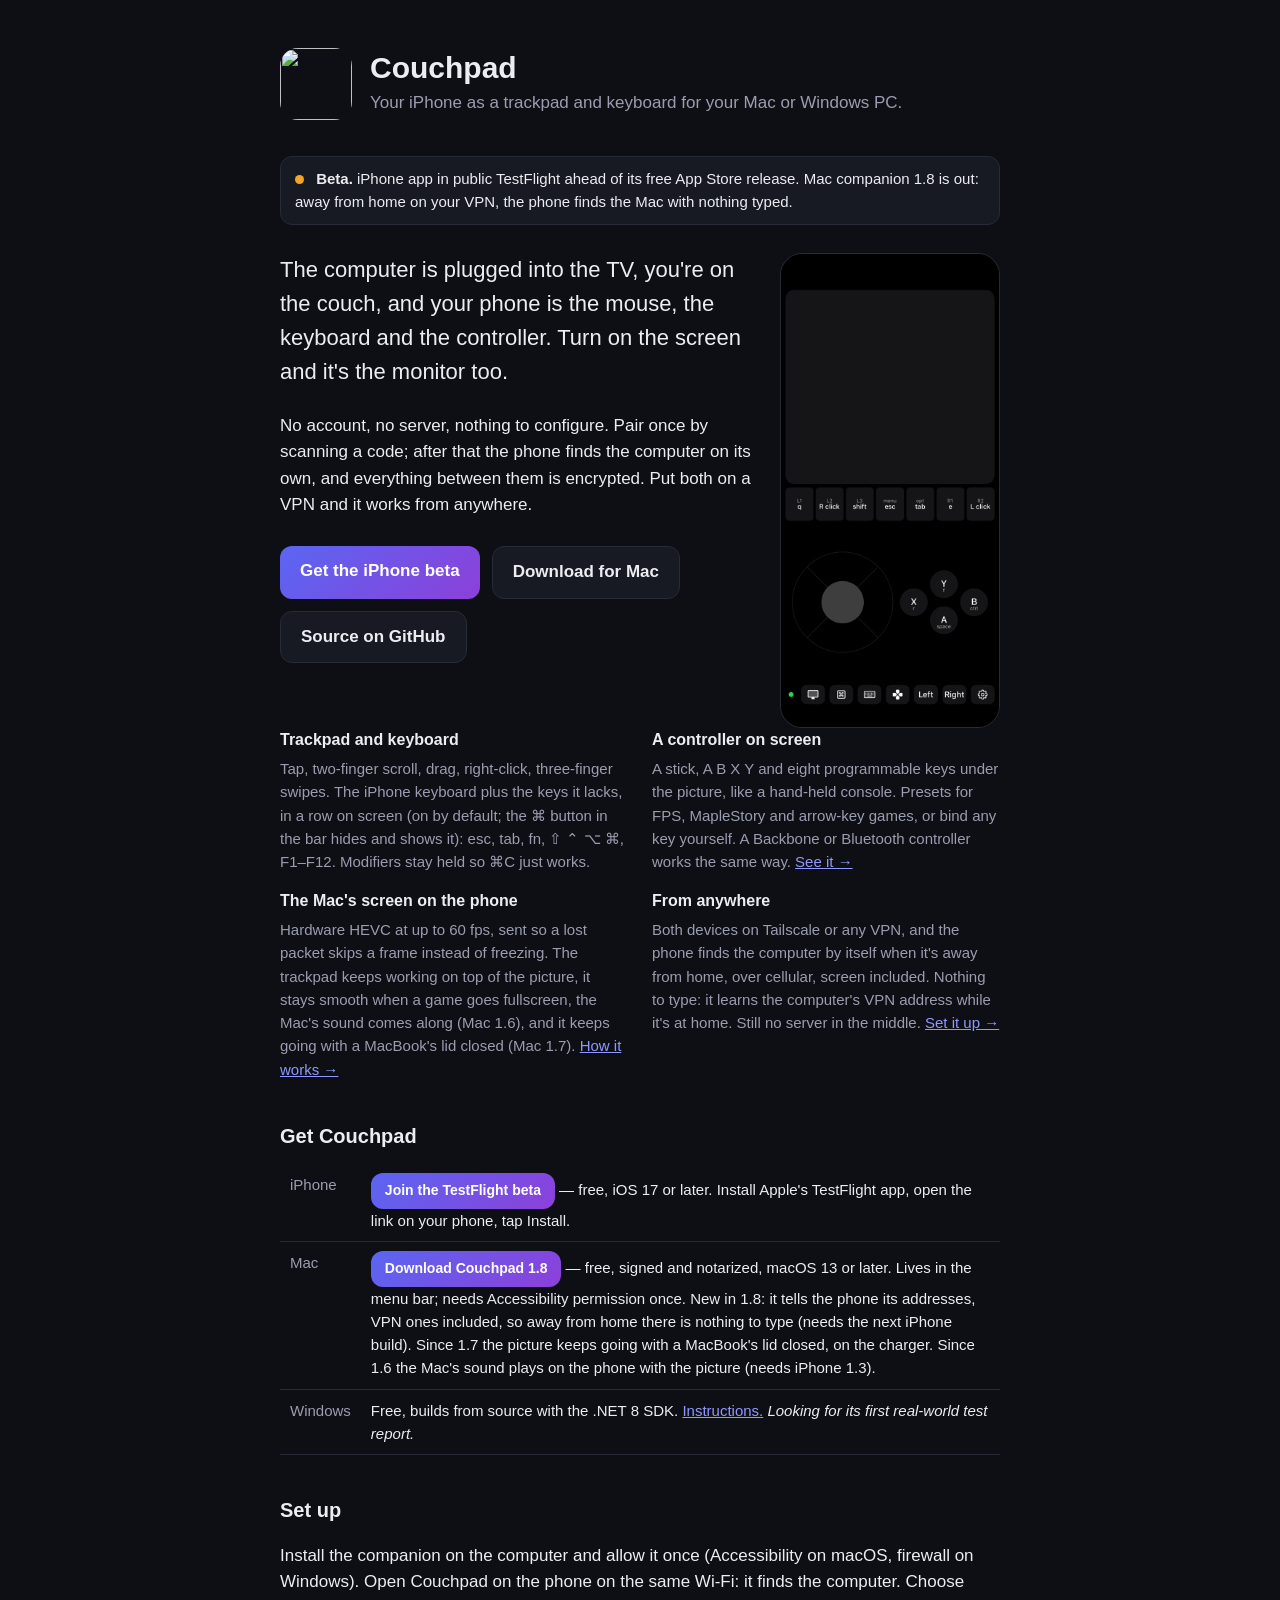
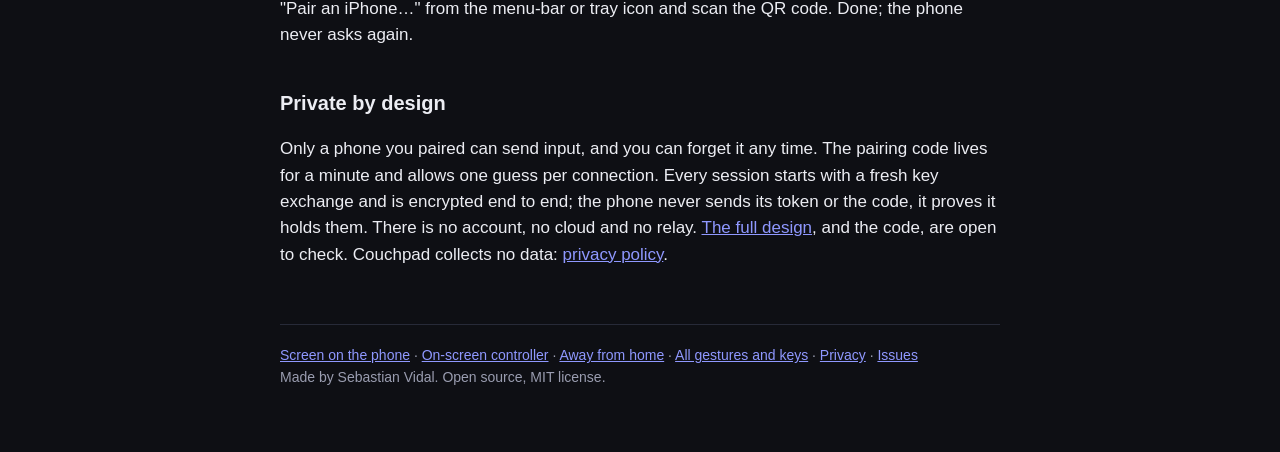
==== commit 3616e00c: "Release Mac 1.8: the phone learns the Mac's addresses, VPN ones included - Mac 1.8 (Info.plist). - S" ====
--- a/docs/index.html
+++ b/docs/index.html
@@ -21,7 +21,7 @@
     </div>
   </header>
 
-  <p class="status"><span class="dot"></span> <strong>Beta.</strong> iPhone app in public TestFlight ahead of its free App Store release. Mac companion 1.7 is out: the picture keeps going with a MacBook's lid closed.</p>
+  <p class="status"><span class="dot"></span> <strong>Beta.</strong> iPhone app in public TestFlight ahead of its free App Store release. Mac companion 1.8 is out: away from home on your VPN, the phone finds the Mac with nothing typed.</p>
 
   <section class="hero-row">
     <div class="hero-text">
@@ -29,7 +29,7 @@
       <p>No account, no server, nothing to configure. Pair once by scanning a code; after that the phone finds the computer on its own, and everything between them is encrypted. Put both on a VPN and it works from anywhere.</p>
       <div class="buttons">
         <a class="btn" href="https://testflight.apple.com/join/kY67K51G">Get the iPhone beta</a>
-        <a class="btn secondary" href="https://github.com/sebastianvidal/couchpad/releases/latest/download/Couchpad-1.7.dmg">Download for Mac</a>
+        <a class="btn secondary" href="https://github.com/sebastianvidal/couchpad/releases/latest/download/Couchpad-1.8.dmg">Download for Mac</a>
         <a class="btn secondary" href="https://github.com/sebastianvidal/couchpad">Source on GitHub</a>
       </div>
     </div>
@@ -60,7 +60,7 @@
   <h2 id="get">Get Couchpad</h2>
   <table>
     <tr><th>iPhone</th><td><a class="btn small" href="https://testflight.apple.com/join/kY67K51G">Join the TestFlight beta</a> — free, iOS 17 or later. Install Apple's TestFlight app, open the link on your phone, tap Install.</td></tr>
-    <tr><th>Mac</th><td><a class="btn small" href="https://github.com/sebastianvidal/couchpad/releases/latest/download/Couchpad-1.7.dmg">Download Couchpad 1.7</a> — free, signed and notarized, macOS 13 or later. Lives in the menu bar; needs Accessibility permission once. New in 1.7: the picture keeps going with a MacBook's lid closed, on the charger. Since 1.6 the Mac's sound plays on the phone with the picture (needs iPhone 1.3).</td></tr>
+    <tr><th>Mac</th><td><a class="btn small" href="https://github.com/sebastianvidal/couchpad/releases/latest/download/Couchpad-1.8.dmg">Download Couchpad 1.8</a> — free, signed and notarized, macOS 13 or later. Lives in the menu bar; needs Accessibility permission once. New in 1.8: it tells the phone its addresses, VPN ones included, so away from home there is nothing to type (needs the next iPhone build). Since 1.7 the picture keeps going with a MacBook's lid closed, on the charger. Since 1.6 the Mac's sound plays on the phone with the picture (needs iPhone 1.3).</td></tr>
     <tr><th>Windows</th><td>Free, builds from source with the .NET 8 SDK. <a href="https://github.com/sebastianvidal/couchpad#windows">Instructions.</a> <em>Looking for its first real-world test report.</em></td></tr>
   </table>
 
